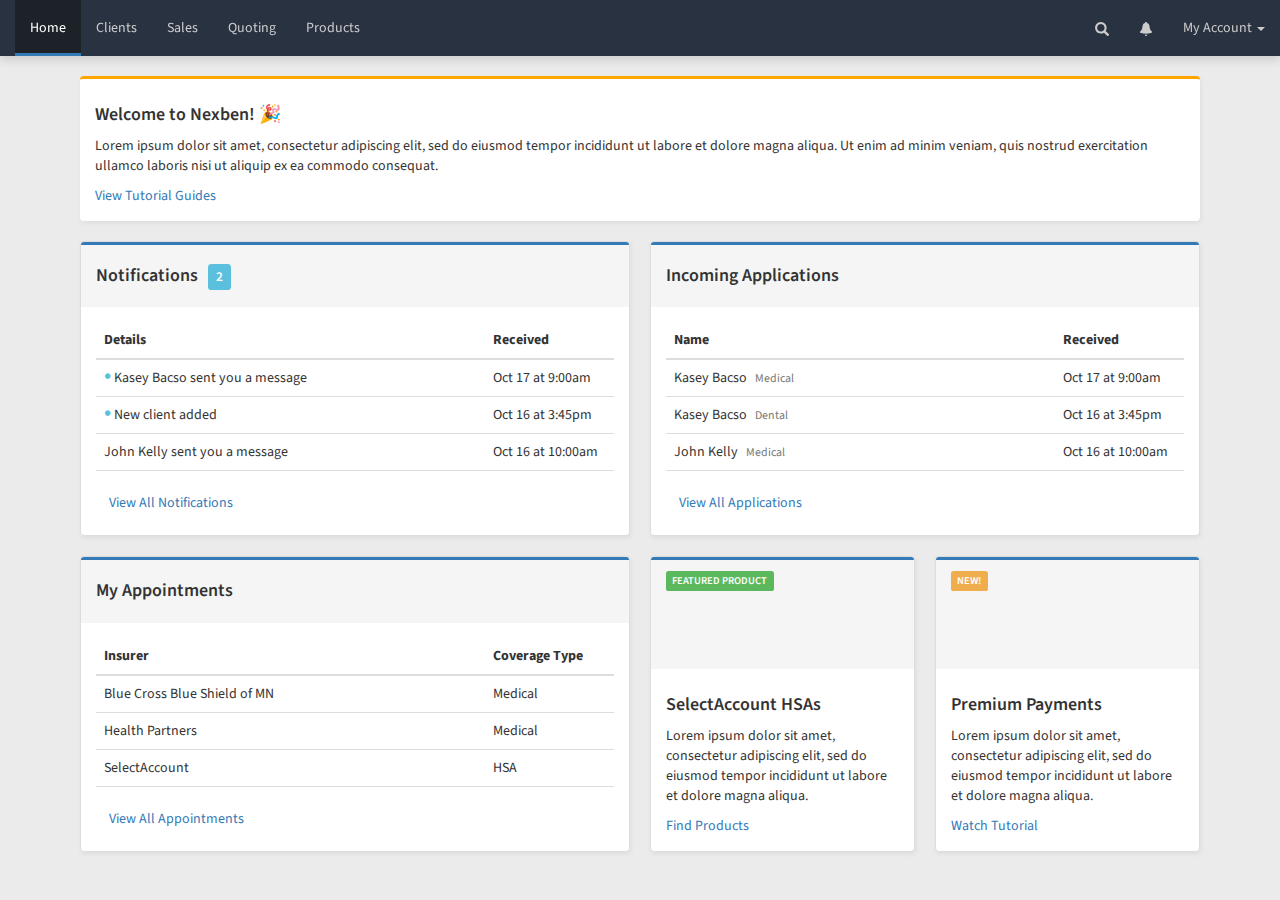
==== dashboard.html @ c4a09d05 "Added files from Local" ====
<!DOCTYPE html>
<html lang="en">
  <head>
    <!-- Required meta tags -->
    <meta charset="utf-8">
    <meta http-equiv="X-UA-Compatible" content="IE=edge">
    <meta name="viewport" content="width=device-width, initial-scale=1">

    <!-- Bootstrap CSS -->
    <link href="/bootstrap-3.3-2.7-dist/css/bootstrap.css" rel="stylesheet">
		<link href="https://fonts.googleapis.com/css?family=Source+Sans+Pro:300,300i,400,400i,600,600i,700,700i" rel="stylesheet">
  </head>
  <body>
    
    <nav class="navbar navbar-inverse navbar-fixed-top">
      <div class="container-fluid">
        <!-- Brand and toggle get grouped for better mobile display -->
        <div class="navbar-header">
          <button type="button" class="navbar-toggle collapsed" data-toggle="collapse" data-target="#bs-example-navbar-collapse-1" aria-expanded="false">
            <span class="sr-only">Toggle navigation</span>
            <span class="icon-bar"></span>
            <span class="icon-bar"></span>
            <span class="icon-bar"></span>
          </button>
          
        </div>

        <!-- Collect the nav links, forms, and other content for toggling -->
        <div class="collapse navbar-collapse" id="bs-example-navbar-collapse-1">
          <ul class="nav navbar-nav">
            <li class="active"><a href="#">Home<span class="sr-only">(current)</span></a></li>
            <li><a href="index.html">Clients</a></li>
            <li><a href="index.html">Sales</a></li> 
            <li><a href="quoting.html">Quoting</a></li> 
            <li><a href="index.html">Products</a></li> 
          </ul>

          <ul class="nav navbar-nav navbar-right">
            <li><a class="glyphicon glyphicon-search" href="#"></a></li>
            <li><a class="glyphicon glyphicon-bell" href="#"></a></li>
            <li class="dropdown">
              <a href="#" class="dropdown-toggle" data-toggle="dropdown" role="button" aria-haspopup="true" aria-expanded="false">My Account <span class="caret"></span></a>
              <ul class="dropdown-menu">
                <li><a href="#">My Profile</a></li>
                <li><a href="#">Agency Profile</a></li>
                <li><a href="#">Appointments</a></li>
                <li role="separator" class="divider"></li>
                <li><a href="#">Logout</a></li>
              </ul>
            </li>
          </ul>
        </div><!-- /.navbar-collapse -->
      </div><!-- /.container-fluid -->
			</nav>
		
		<div class="dashboard">
			<div class="container">
				
				<div class="row">
					<div class="module" style="border-top: 3px solid orange;">
						<h4>Welcome to Nexben! 🎉</h4>
						<p>Lorem ipsum dolor sit amet, consectetur adipiscing elit, sed do eiusmod tempor incididunt ut labore et dolore magna aliqua. Ut enim ad minim veniam, quis nostrud exercitation ullamco laboris nisi ut aliquip ex ea commodo consequat.</p>
						<a>View Tutorial Guides</a>
					</div>
				</div>
				
				<div class="col-sm-6">
					<div class="panel panel-default">
						<div class="panel-heading">
							<h4>Notifications<span class="label label-info">2</span></h4>
						</div>
						<div class="panel-body">
							<table class="table table-hover">
								<thead>
									<tr>
										<th class="col-sm-9">Details</th>
										<th class="col-sm-3">Received</th>
									</tr>
								</thead>
								<tbody>
									<tr>
										<td><span class="indicator"></span>Kasey Bacso sent you a message</td>
										<td>Oct 17 at 9:00am</td>
									</tr>
									<tr>
										<td><span class="indicator"></span>New client added</td>
										<td>Oct 16 at 3:45pm</td>
									</tr>
									<tr>
										<td>John Kelly sent you a message</td>
										<td>Oct 16 at 10:00am</td>
									</tr>
								</tbody>
							</table>
						</div>
						<div class="panel-footer">
							<a href="#" class="btn btn-link">View All Notifications</a>
						</div>
					</div>
				</div>
				
				<div class="col-sm-6">
					<div class="panel panel-default">
						<div class="panel-heading">
							<h4>Incoming Applications</h4>
						</div>
						<div class="panel-body">
							<table class="table table-hover">
								<thead>
									<tr>
										<th class="col-sm-9">Name</th>
										<th class="col-sm-3">Received</th>
									</tr>
								</thead>
								<tbody>
									<tr>
										<td>Kasey Bacso<span class="small">Medical</span></td>
										<td>Oct 17 at 9:00am</td>
									</tr>
									<tr>
										<td>Kasey Bacso<span class="small">Dental</span></td>
										<td>Oct 16 at 3:45pm</td>
									</tr>
									<tr>
										<td>John Kelly<span class="small">Medical</span></td>
										<td>Oct 16 at 10:00am</td>
									</tr>
								</tbody>
							</table>
						</div>
						<div class="panel-footer">
							<a href="#" class="btn btn-link">View All Applications</a>
						</div>
					</div>
				</div>
				
				<div class="col-sm-6">
						<div class="panel panel-default">
							<div class="panel-heading">
								<h4>My Appointments</h4>
							</div>
							<div class="panel-body">
								<table class="table table-hover">
									<thead>
										<tr>
											<th class="col-sm-9">Insurer</th>
											<th class="col-sm-3">Coverage Type</th>
										</tr>
									</thead>
									<tbody>
										<tr>
											<td>Blue Cross Blue Shield of MN</td>
											<td>Medical</td>
										</tr>
										<tr>
											<td>Health Partners</td>
											<td>Medical</td>
										</tr>
										<tr>
											<td>SelectAccount</td>
											<td>HSA</td>
										</tr>
									</tbody>
								</table>
							</div>
							<div class="panel-footer">
								<a href="#" class="btn btn-link">View All Appointments</a>
							</div>
						</div>
				</div>
				
				<div class="col-sm-3">
					<div class="panel panel-default">
						<div id="selectAccount" class="panel-heading image-card">
							<div class="label label-success">
								FEATURED PRODUCT
							</div>
						</div>
						<div class="panel-body">
							<h4>SelectAccount HSAs</h4>
							<p>Lorem ipsum dolor sit amet, consectetur adipiscing elit, sed do eiusmod tempor incididunt ut labore et dolore magna aliqua.</p>
							<a href="#">Find Products</a>
						</div>
					</div>
				</div>
				
				<div class="col-sm-3">
					<div class="panel panel-default">
						<div id="premiumPayments" class="panel-heading image-card">
							<div class="label label-warning">
								NEW! 
							</div>
						</div>
						<div class="panel-body">
							<h4>Premium Payments</h4>
							<p>Lorem ipsum dolor sit amet, consectetur adipiscing elit, sed do eiusmod tempor incididunt ut labore et dolore magna aliqua.</p>
							<a href="#">Watch Tutorial</a>
						</div>
					</div>
				</div>
				
			</div>
		</div>
		
		<script src="https://ajax.googleapis.com/ajax/libs/jquery/1.12.4/jquery.min.js"></script>
    <script src="js/bootstrap.js"></script>
  </body>
</html>
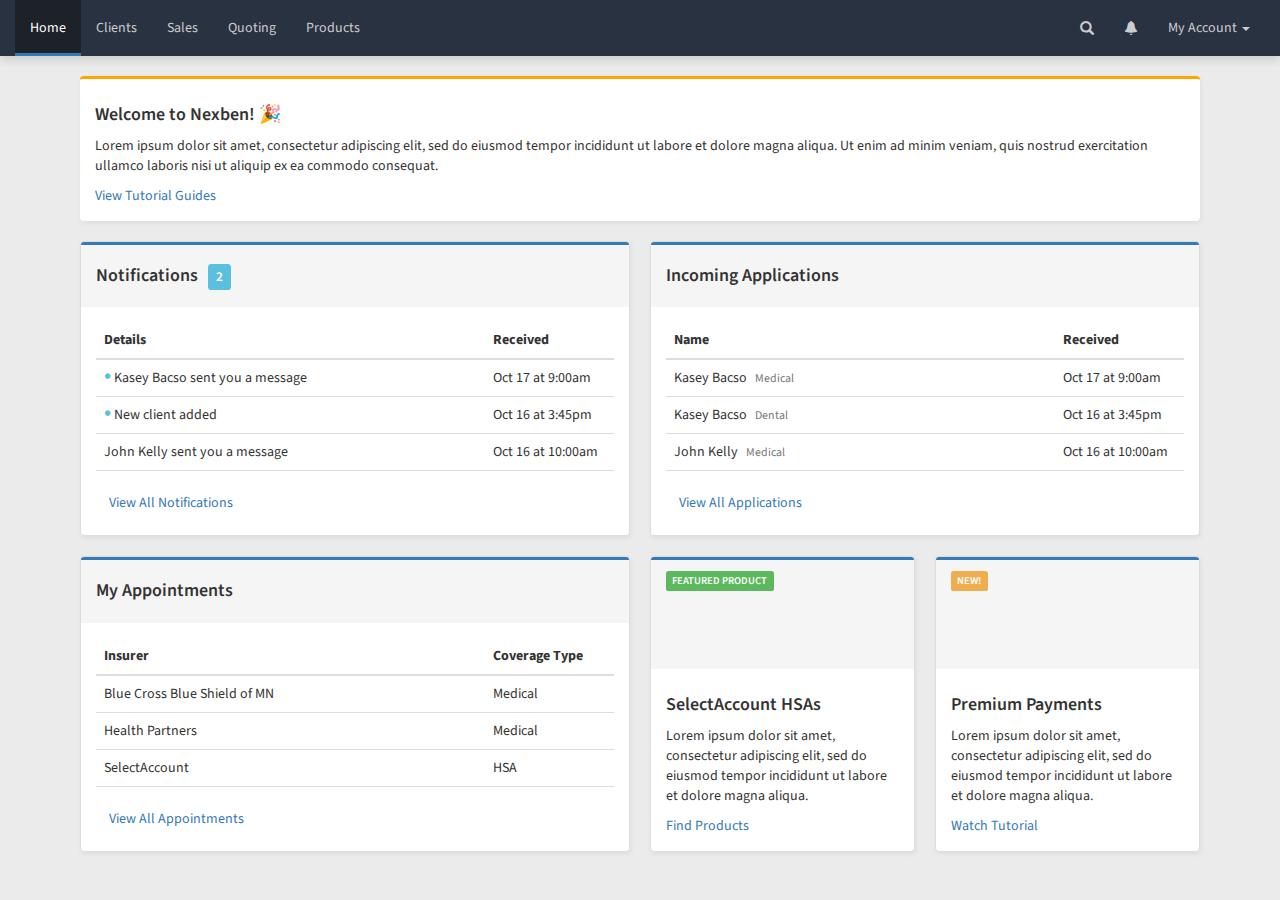
==== commit 24273f6e: "tweaks" ====
--- a/dashboard.html
+++ b/dashboard.html
@@ -7,7 +7,7 @@
     <meta name="viewport" content="width=device-width, initial-scale=1">
 
     <!-- Bootstrap CSS -->
-    <link href="/bootstrap-3.3-2.7-dist/css/bootstrap.css" rel="stylesheet">
+    <link href="bootstrap-3.3-2.7-dist/css/bootstrap.css" rel="stylesheet">
 		<link href="https://fonts.googleapis.com/css?family=Source+Sans+Pro:300,300i,400,400i,600,600i,700,700i" rel="stylesheet">
   </head>
   <body>
@@ -30,9 +30,9 @@
           <ul class="nav navbar-nav">
             <li class="active"><a href="#">Home<span class="sr-only">(current)</span></a></li>
             <li><a href="index.html">Clients</a></li>
-            <li><a href="index.html">Sales</a></li> 
+            <li><a href="#">Sales</a></li> 
             <li><a href="quoting.html">Quoting</a></li> 
-            <li><a href="index.html">Products</a></li> 
+            <li><a href="#">Products</a></li> 
           </ul>
 
           <ul class="nav navbar-nav navbar-right">
@@ -45,7 +45,7 @@
                 <li><a href="#">Agency Profile</a></li>
                 <li><a href="#">Appointments</a></li>
                 <li role="separator" class="divider"></li>
-                <li><a href="#">Logout</a></li>
+                <li><a class="link-red" href="#">Logout</a></li>
               </ul>
             </li>
           </ul>
@@ -203,6 +203,6 @@
 		</div>
 		
 		<script src="https://ajax.googleapis.com/ajax/libs/jquery/1.12.4/jquery.min.js"></script>
-    <script src="js/bootstrap.js"></script>
+    <script src="bootstrap-3.3-2.7-dist/js/bootstrap.js"></script>
   </body>
 </html>